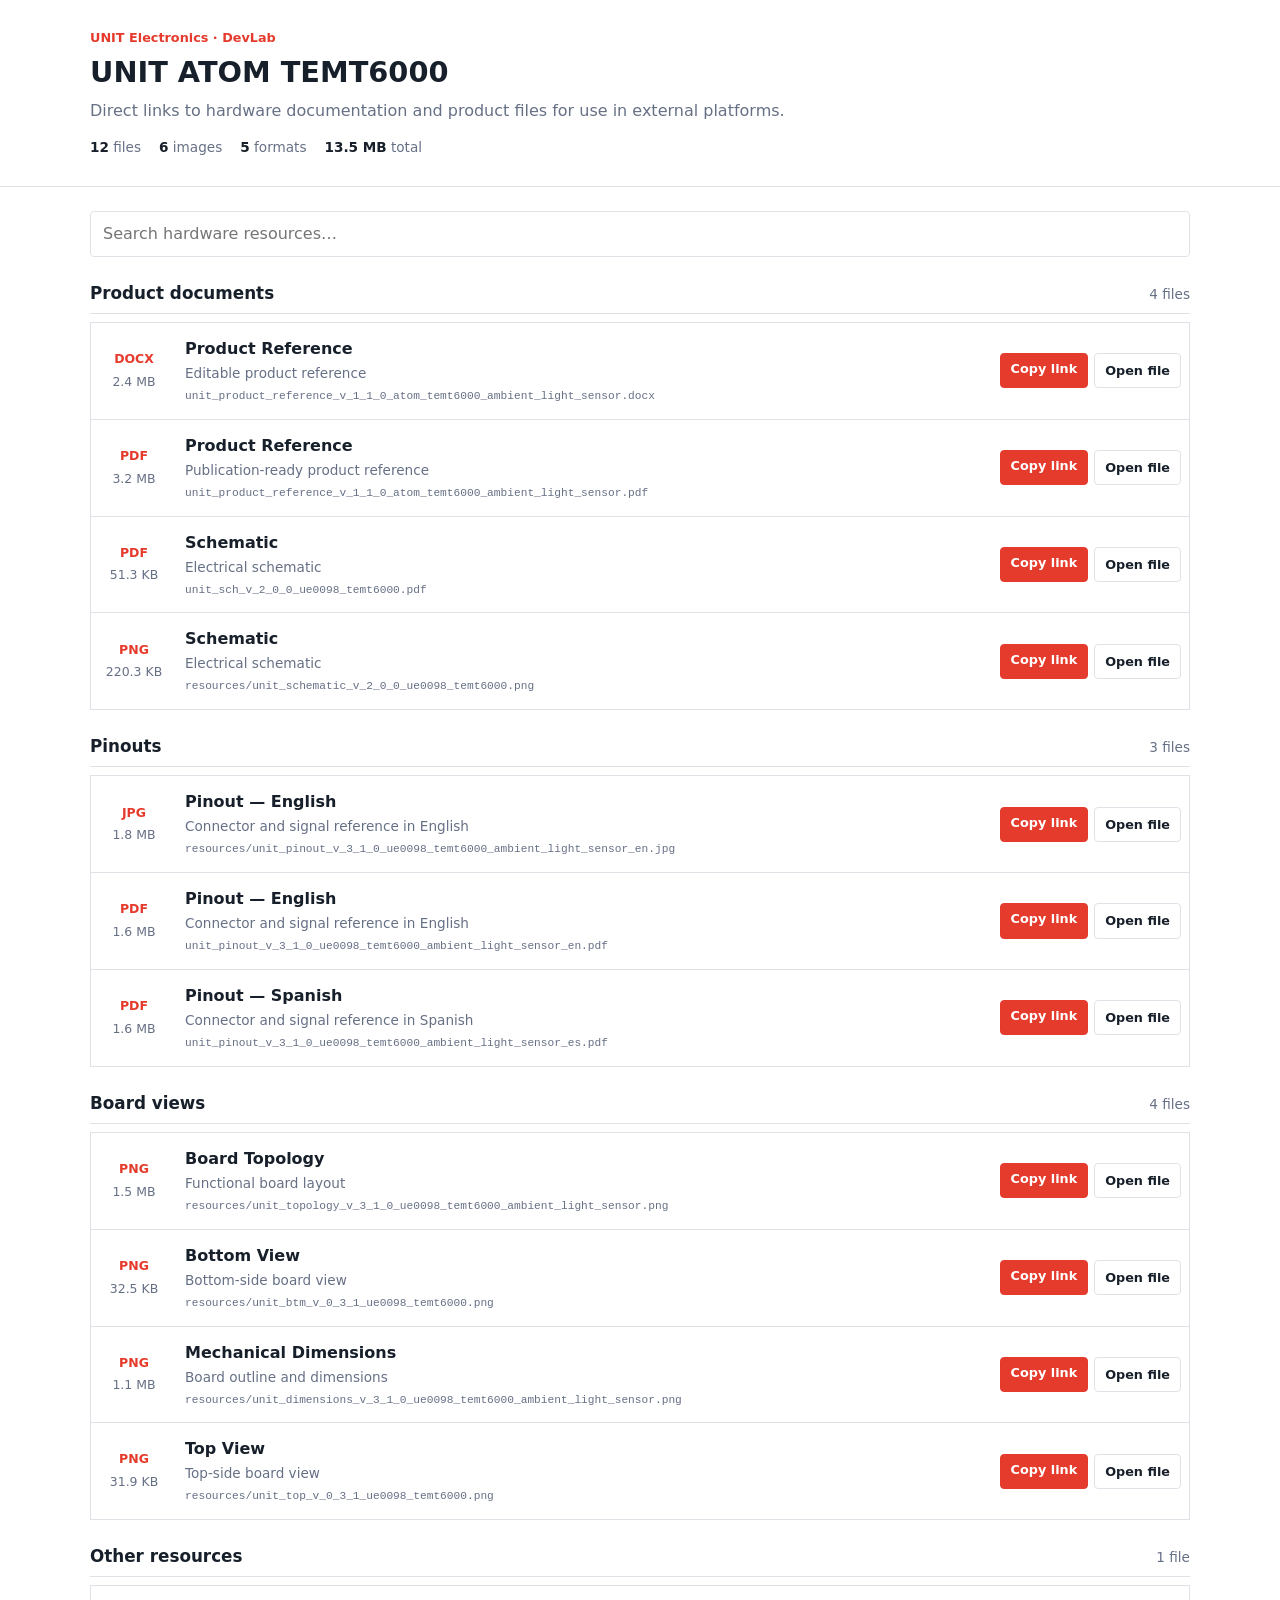
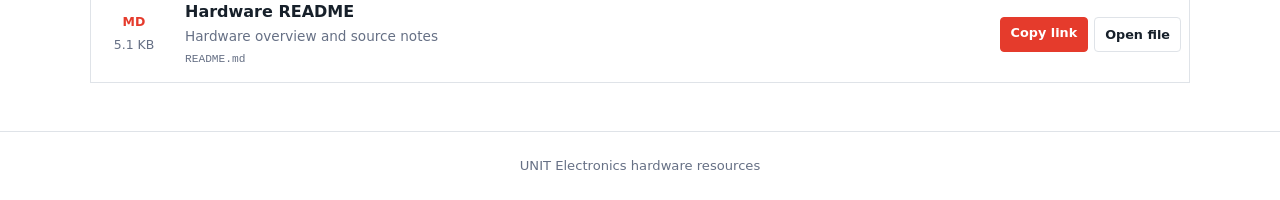
==== docs/hardware/index.html @ 7c25722f "Auto-update hardware documentation" ====
<!DOCTYPE html>
<html lang="en">
<head>
  <meta charset="UTF-8">
  <meta name="viewport" content="width=device-width, initial-scale=1.0">
  <meta name="description" content="UNIT ATOM TEMT6000 hardware documentation and downloads">
  <title>UNIT ATOM TEMT6000 | Hardware Resources</title>
  <style>
    :root {
      --ink: #17202a;
      --muted: #667085;
      --line: #dfe3e8;
      --brand: #e53b2c;
    }
    * { box-sizing: border-box; }
    body {
      margin: 0;
      color: var(--ink);
      font: 16px/1.5 Inter, ui-sans-serif, system-ui, -apple-system, sans-serif;
    }
    .site-header { border-bottom: 1px solid var(--line); }
    .header-content, main {
      width: min(1100px, calc(100% - 32px));
      margin: 0 auto;
    }
    .header-content { padding: 28px 0; }
    .eyebrow {
      margin: 0 0 4px;
      color: var(--brand);
      font-size: .8rem;
      font-weight: 700;
    }
    h1 { margin: 0; font-size: 1.8rem; }
    .subtitle { margin: 5px 0 0; color: var(--muted); }
    .summary {
      display: flex;
      flex-wrap: wrap;
      gap: 18px;
      margin-top: 14px;
      color: var(--muted);
      font-size: .85rem;
    }
    .summary strong { color: var(--ink); }
    main { padding: 24px 0 48px; }
    .toolbar { margin-bottom: 24px; }
    .search {
      width: 100%;
      padding: 10px 12px;
      border: 1px solid var(--line);
      border-radius: 4px;
      color: var(--ink);
      font: inherit;
    }
    .search:focus { outline: 2px solid #f6c4bf; border-color: var(--brand); }
    .resource-section { margin-top: 24px; }
    .section-heading {
      display: flex;
      align-items: baseline;
      justify-content: space-between;
      margin-bottom: 8px;
      border-bottom: 1px solid var(--line);
    }
    .section-heading h2 { margin: 0 0 7px; font-size: 1.05rem; }
    .section-heading span { color: var(--muted); font-size: .85rem; }
    .resource-list { border-top: 1px solid var(--line); }
    .resource-item {
      display: grid;
      grid-template-columns: 70px minmax(0, 1fr) auto;
      align-items: center;
      gap: 16px;
      padding: 14px 8px;
      border: 1px solid var(--line);
      border-top: 0;
    }
    .file-meta { display: grid; gap: 4px; text-align: center; }
    .file-type {
      color: var(--brand);
      font-size: .78rem;
    }
    .file-size { color: var(--muted); font-size: .78rem; }
    .resource-details { min-width: 0; }
    .resource-item h3 { margin: 0; font-size: 1rem; }
    .resource-item p {
      display: inline;
      margin: 0 8px 0 0;
      color: var(--muted);
      font-size: .85rem;
    }
    .resource-item code {
      display: block;
      overflow: hidden;
      margin-top: 3px;
      color: var(--muted);
      font-size: .7rem;
      text-overflow: ellipsis;
      white-space: nowrap;
    }
    .actions { display: flex; gap: 6px; }
    .button {
      display: inline-flex;
      justify-content: center;
      padding: 7px 10px;
      border: 1px solid var(--line);
      border-radius: 4px;
      color: var(--ink);
      background: #fff;
      cursor: pointer;
      text-decoration: none;
      font-size: .8rem;
      font-weight: 600;
      font-family: inherit;
    }
    .button:hover { border-color: #aeb4bd; }
    .button.primary { color: #fff; border-color: var(--brand); background: var(--brand); }
    .empty-state { display: none; padding: 32px 0; color: var(--muted); text-align: center; }
    footer { padding: 24px 16px; border-top: 1px solid var(--line); color: var(--muted); text-align: center; font-size: .82rem; }
    [hidden] { display: none !important; }
    .visually-hidden {
      position: absolute;
      width: 1px;
      height: 1px;
      padding: 0;
      margin: -1px;
      overflow: hidden;
      clip: rect(0, 0, 0, 0);
      white-space: nowrap;
      border: 0;
    }
    @media (max-width: 680px) {
      .resource-item { grid-template-columns: 52px minmax(0, 1fr); }
      .actions { grid-column: 1 / -1; padding-left: 68px; }
    }
  </style>
</head>
<body>
  <header class="site-header">
    <div class="header-content">
      <p class="eyebrow">UNIT Electronics · DevLab</p>
      <h1>UNIT ATOM TEMT6000</h1>
      <p class="subtitle">Direct links to hardware documentation and product files for use in external platforms.</p>
      <div class="summary" aria-label="Resource summary">
        <span><strong>12</strong> files</span>
        <span><strong>6</strong> images</span>
        <span><strong>5</strong> formats</span>
        <span><strong>13.5 MB</strong> total</span>
      </div>
    </div>
  </header>
  <main>
    <div class="toolbar">
      <label for="resource-search" class="visually-hidden">Search hardware resources</label>
      <input id="resource-search" class="search" type="search" placeholder="Search hardware resources…" autocomplete="off">
    </div>

      <section class="resource-section">
        <div class="section-heading">
          <h2>Product documents</h2>
          <span>4 files</span>
        </div>
        <div class="resource-list">
        <article class="resource-item" data-search="product reference unit_product_reference_v_1_1_0_atom_temt6000_ambient_light_sensor.docx editable product reference">
          <div class="file-meta">
            <strong class="file-type">DOCX</strong>
            <span class="file-size">2.4 MB</span>
          </div>
          <div class="resource-details">
            <h3>Product Reference</h3>
            <p>Editable product reference</p>
            <code title="unit_product_reference_v_1_1_0_atom_temt6000_ambient_light_sensor.docx">unit_product_reference_v_1_1_0_atom_temt6000_ambient_light_sensor.docx</code>
          </div>
          <div class="actions">
            <button class="button primary copy-link" type="button" data-url="unit_product_reference_v_1_1_0_atom_temt6000_ambient_light_sensor.docx">Copy link</button>
            <a class="button" href="unit_product_reference_v_1_1_0_atom_temt6000_ambient_light_sensor.docx" target="_blank" rel="noopener">Open file</a>
          </div>
        </article>

        <article class="resource-item" data-search="product reference unit_product_reference_v_1_1_0_atom_temt6000_ambient_light_sensor.pdf publication-ready product reference">
          <div class="file-meta">
            <strong class="file-type">PDF</strong>
            <span class="file-size">3.2 MB</span>
          </div>
          <div class="resource-details">
            <h3>Product Reference</h3>
            <p>Publication-ready product reference</p>
            <code title="unit_product_reference_v_1_1_0_atom_temt6000_ambient_light_sensor.pdf">unit_product_reference_v_1_1_0_atom_temt6000_ambient_light_sensor.pdf</code>
          </div>
          <div class="actions">
            <button class="button primary copy-link" type="button" data-url="unit_product_reference_v_1_1_0_atom_temt6000_ambient_light_sensor.pdf">Copy link</button>
            <a class="button" href="unit_product_reference_v_1_1_0_atom_temt6000_ambient_light_sensor.pdf" target="_blank" rel="noopener">Open file</a>
          </div>
        </article>

        <article class="resource-item" data-search="schematic unit_sch_v_2_0_0_ue0098_temt6000.pdf electrical schematic">
          <div class="file-meta">
            <strong class="file-type">PDF</strong>
            <span class="file-size">51.3 KB</span>
          </div>
          <div class="resource-details">
            <h3>Schematic</h3>
            <p>Electrical schematic</p>
            <code title="unit_sch_v_2_0_0_ue0098_temt6000.pdf">unit_sch_v_2_0_0_ue0098_temt6000.pdf</code>
          </div>
          <div class="actions">
            <button class="button primary copy-link" type="button" data-url="unit_sch_v_2_0_0_ue0098_temt6000.pdf">Copy link</button>
            <a class="button" href="unit_sch_v_2_0_0_ue0098_temt6000.pdf" target="_blank" rel="noopener">Open file</a>
          </div>
        </article>

        <article class="resource-item" data-search="schematic resources/unit_schematic_v_2_0_0_ue0098_temt6000.png electrical schematic">
          <div class="file-meta">
            <strong class="file-type">PNG</strong>
            <span class="file-size">220.3 KB</span>
          </div>
          <div class="resource-details">
            <h3>Schematic</h3>
            <p>Electrical schematic</p>
            <code title="resources/unit_schematic_v_2_0_0_ue0098_temt6000.png">resources/unit_schematic_v_2_0_0_ue0098_temt6000.png</code>
          </div>
          <div class="actions">
            <button class="button primary copy-link" type="button" data-url="resources/unit_schematic_v_2_0_0_ue0098_temt6000.png">Copy link</button>
            <a class="button" href="resources/unit_schematic_v_2_0_0_ue0098_temt6000.png" target="_blank" rel="noopener">Open file</a>
          </div>
        </article>
        </div>
      </section>
      <section class="resource-section">
        <div class="section-heading">
          <h2>Pinouts</h2>
          <span>3 files</span>
        </div>
        <div class="resource-list">
        <article class="resource-item" data-search="pinout — english resources/unit_pinout_v_3_1_0_ue0098_temt6000_ambient_light_sensor_en.jpg connector and signal reference in english">
          <div class="file-meta">
            <strong class="file-type">JPG</strong>
            <span class="file-size">1.8 MB</span>
          </div>
          <div class="resource-details">
            <h3>Pinout — English</h3>
            <p>Connector and signal reference in English</p>
            <code title="resources/unit_pinout_v_3_1_0_ue0098_temt6000_ambient_light_sensor_en.jpg">resources/unit_pinout_v_3_1_0_ue0098_temt6000_ambient_light_sensor_en.jpg</code>
          </div>
          <div class="actions">
            <button class="button primary copy-link" type="button" data-url="resources/unit_pinout_v_3_1_0_ue0098_temt6000_ambient_light_sensor_en.jpg">Copy link</button>
            <a class="button" href="resources/unit_pinout_v_3_1_0_ue0098_temt6000_ambient_light_sensor_en.jpg" target="_blank" rel="noopener">Open file</a>
          </div>
        </article>

        <article class="resource-item" data-search="pinout — english unit_pinout_v_3_1_0_ue0098_temt6000_ambient_light_sensor_en.pdf connector and signal reference in english">
          <div class="file-meta">
            <strong class="file-type">PDF</strong>
            <span class="file-size">1.6 MB</span>
          </div>
          <div class="resource-details">
            <h3>Pinout — English</h3>
            <p>Connector and signal reference in English</p>
            <code title="unit_pinout_v_3_1_0_ue0098_temt6000_ambient_light_sensor_en.pdf">unit_pinout_v_3_1_0_ue0098_temt6000_ambient_light_sensor_en.pdf</code>
          </div>
          <div class="actions">
            <button class="button primary copy-link" type="button" data-url="unit_pinout_v_3_1_0_ue0098_temt6000_ambient_light_sensor_en.pdf">Copy link</button>
            <a class="button" href="unit_pinout_v_3_1_0_ue0098_temt6000_ambient_light_sensor_en.pdf" target="_blank" rel="noopener">Open file</a>
          </div>
        </article>

        <article class="resource-item" data-search="pinout — spanish unit_pinout_v_3_1_0_ue0098_temt6000_ambient_light_sensor_es.pdf connector and signal reference in spanish">
          <div class="file-meta">
            <strong class="file-type">PDF</strong>
            <span class="file-size">1.6 MB</span>
          </div>
          <div class="resource-details">
            <h3>Pinout — Spanish</h3>
            <p>Connector and signal reference in Spanish</p>
            <code title="unit_pinout_v_3_1_0_ue0098_temt6000_ambient_light_sensor_es.pdf">unit_pinout_v_3_1_0_ue0098_temt6000_ambient_light_sensor_es.pdf</code>
          </div>
          <div class="actions">
            <button class="button primary copy-link" type="button" data-url="unit_pinout_v_3_1_0_ue0098_temt6000_ambient_light_sensor_es.pdf">Copy link</button>
            <a class="button" href="unit_pinout_v_3_1_0_ue0098_temt6000_ambient_light_sensor_es.pdf" target="_blank" rel="noopener">Open file</a>
          </div>
        </article>
        </div>
      </section>
      <section class="resource-section">
        <div class="section-heading">
          <h2>Board views</h2>
          <span>4 files</span>
        </div>
        <div class="resource-list">
        <article class="resource-item" data-search="board topology resources/unit_topology_v_3_1_0_ue0098_temt6000_ambient_light_sensor.png functional board layout">
          <div class="file-meta">
            <strong class="file-type">PNG</strong>
            <span class="file-size">1.5 MB</span>
          </div>
          <div class="resource-details">
            <h3>Board Topology</h3>
            <p>Functional board layout</p>
            <code title="resources/unit_topology_v_3_1_0_ue0098_temt6000_ambient_light_sensor.png">resources/unit_topology_v_3_1_0_ue0098_temt6000_ambient_light_sensor.png</code>
          </div>
          <div class="actions">
            <button class="button primary copy-link" type="button" data-url="resources/unit_topology_v_3_1_0_ue0098_temt6000_ambient_light_sensor.png">Copy link</button>
            <a class="button" href="resources/unit_topology_v_3_1_0_ue0098_temt6000_ambient_light_sensor.png" target="_blank" rel="noopener">Open file</a>
          </div>
        </article>

        <article class="resource-item" data-search="bottom view resources/unit_btm_v_0_3_1_ue0098_temt6000.png bottom-side board view">
          <div class="file-meta">
            <strong class="file-type">PNG</strong>
            <span class="file-size">32.5 KB</span>
          </div>
          <div class="resource-details">
            <h3>Bottom View</h3>
            <p>Bottom-side board view</p>
            <code title="resources/unit_btm_v_0_3_1_ue0098_temt6000.png">resources/unit_btm_v_0_3_1_ue0098_temt6000.png</code>
          </div>
          <div class="actions">
            <button class="button primary copy-link" type="button" data-url="resources/unit_btm_v_0_3_1_ue0098_temt6000.png">Copy link</button>
            <a class="button" href="resources/unit_btm_v_0_3_1_ue0098_temt6000.png" target="_blank" rel="noopener">Open file</a>
          </div>
        </article>

        <article class="resource-item" data-search="mechanical dimensions resources/unit_dimensions_v_3_1_0_ue0098_temt6000_ambient_light_sensor.png board outline and dimensions">
          <div class="file-meta">
            <strong class="file-type">PNG</strong>
            <span class="file-size">1.1 MB</span>
          </div>
          <div class="resource-details">
            <h3>Mechanical Dimensions</h3>
            <p>Board outline and dimensions</p>
            <code title="resources/unit_dimensions_v_3_1_0_ue0098_temt6000_ambient_light_sensor.png">resources/unit_dimensions_v_3_1_0_ue0098_temt6000_ambient_light_sensor.png</code>
          </div>
          <div class="actions">
            <button class="button primary copy-link" type="button" data-url="resources/unit_dimensions_v_3_1_0_ue0098_temt6000_ambient_light_sensor.png">Copy link</button>
            <a class="button" href="resources/unit_dimensions_v_3_1_0_ue0098_temt6000_ambient_light_sensor.png" target="_blank" rel="noopener">Open file</a>
          </div>
        </article>

        <article class="resource-item" data-search="top view resources/unit_top_v_0_3_1_ue0098_temt6000.png top-side board view">
          <div class="file-meta">
            <strong class="file-type">PNG</strong>
            <span class="file-size">31.9 KB</span>
          </div>
          <div class="resource-details">
            <h3>Top View</h3>
            <p>Top-side board view</p>
            <code title="resources/unit_top_v_0_3_1_ue0098_temt6000.png">resources/unit_top_v_0_3_1_ue0098_temt6000.png</code>
          </div>
          <div class="actions">
            <button class="button primary copy-link" type="button" data-url="resources/unit_top_v_0_3_1_ue0098_temt6000.png">Copy link</button>
            <a class="button" href="resources/unit_top_v_0_3_1_ue0098_temt6000.png" target="_blank" rel="noopener">Open file</a>
          </div>
        </article>
        </div>
      </section>
      <section class="resource-section">
        <div class="section-heading">
          <h2>Other resources</h2>
          <span>1 file</span>
        </div>
        <div class="resource-list">
        <article class="resource-item" data-search="hardware readme readme.md hardware overview and source notes">
          <div class="file-meta">
            <strong class="file-type">MD</strong>
            <span class="file-size">5.1 KB</span>
          </div>
          <div class="resource-details">
            <h3>Hardware README</h3>
            <p>Hardware overview and source notes</p>
            <code title="README.md">README.md</code>
          </div>
          <div class="actions">
            <button class="button primary copy-link" type="button" data-url="README.md">Copy link</button>
            <a class="button" href="README.md" target="_blank" rel="noopener">Open file</a>
          </div>
        </article>
        </div>
      </section>
    <p id="empty-state" class="empty-state">No resources match your search.</p>
  </main>
  <footer>UNIT Electronics hardware resources</footer>
  <script>
    const search = document.getElementById('resource-search');
    const sections = [...document.querySelectorAll('.resource-section')];
    const emptyState = document.getElementById('empty-state');
    const copyText = async (text) => {
      try {
        await navigator.clipboard.writeText(text);
      } catch (error) {
        const input = document.createElement('textarea');
        input.value = text;
        input.style.position = 'fixed';
        input.style.opacity = '0';
        document.body.appendChild(input);
        input.select();
        document.execCommand('copy');
        input.remove();
      }
    };
    document.querySelectorAll('.copy-link').forEach((button) => {
      button.addEventListener('click', async () => {
        const absoluteUrl = new URL(button.dataset.url, document.baseURI).href;
        await copyText(absoluteUrl);
        const originalLabel = button.textContent;
        button.textContent = 'Copied';
        setTimeout(() => { button.textContent = originalLabel; }, 1600);
      });
    });
    search.addEventListener('input', () => {
      const query = search.value.trim().toLowerCase();
      let visibleCards = 0;
      sections.forEach((section) => {
        let sectionCards = 0;
        section.querySelectorAll('.resource-item').forEach((card) => {
          const match = card.dataset.search.includes(query);
          card.hidden = !match;
          sectionCards += Number(match);
        });
        section.hidden = sectionCards === 0;
        visibleCards += sectionCards;
      });
      emptyState.style.display = visibleCards ? 'none' : 'block';
    });
  </script>
</body>
</html>
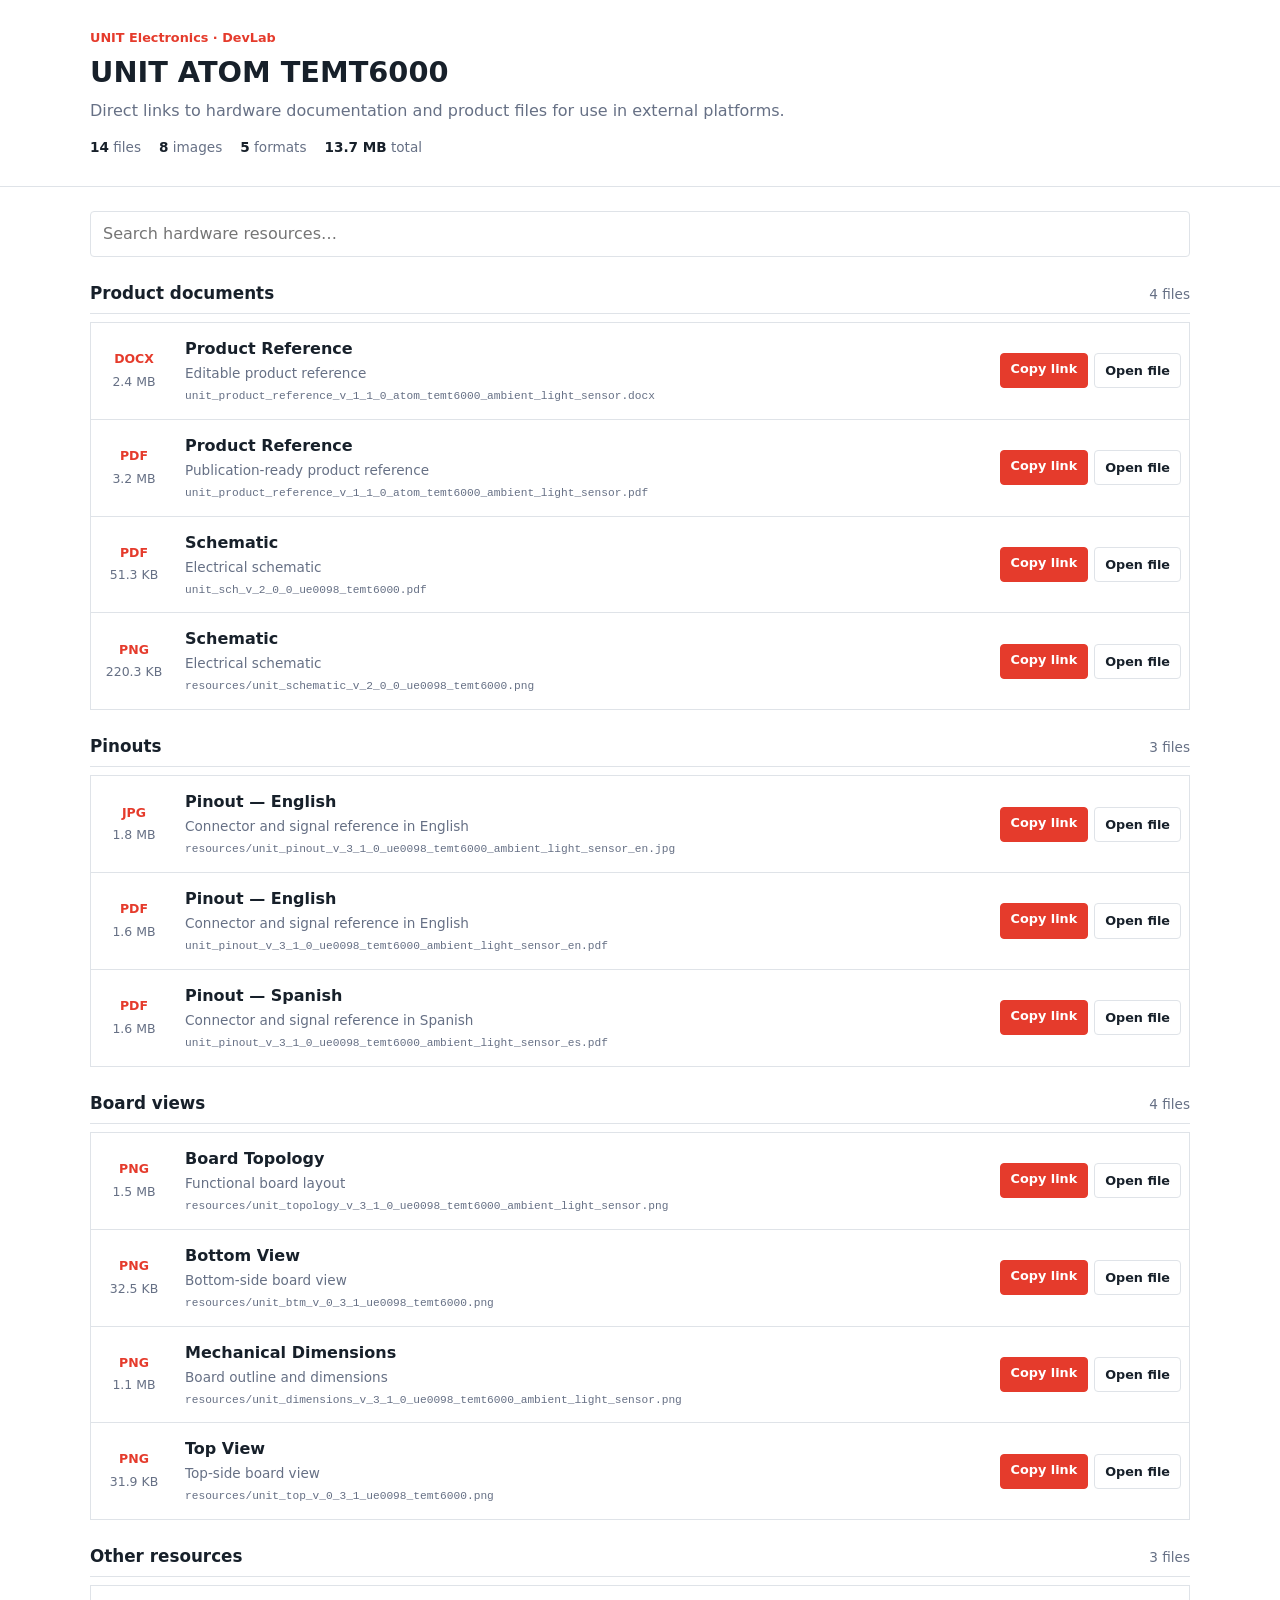
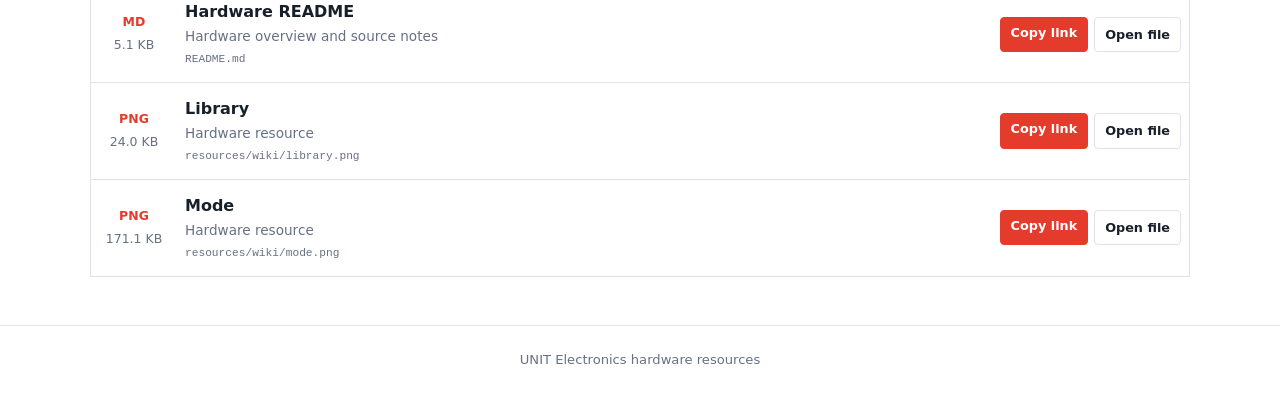
==== commit 89b7bd6a: "Auto-update hardware documentation" ====
--- a/docs/hardware/index.html
+++ b/docs/hardware/index.html
@@ -139,10 +139,10 @@
       <h1>UNIT ATOM TEMT6000</h1>
       <p class="subtitle">Direct links to hardware documentation and product files for use in external platforms.</p>
       <div class="summary" aria-label="Resource summary">
-        <span><strong>12</strong> files</span>
-        <span><strong>6</strong> images</span>
+        <span><strong>14</strong> files</span>
+        <span><strong>8</strong> images</span>
         <span><strong>5</strong> formats</span>
-        <span><strong>13.5 MB</strong> total</span>
+        <span><strong>13.7 MB</strong> total</span>
       </div>
     </div>
   </header>
@@ -352,7 +352,7 @@
       <section class="resource-section">
         <div class="section-heading">
           <h2>Other resources</h2>
-          <span>1 file</span>
+          <span>3 files</span>
         </div>
         <div class="resource-list">
         <article class="resource-item" data-search="hardware readme readme.md hardware overview and source notes">
@@ -368,6 +368,38 @@
           <div class="actions">
             <button class="button primary copy-link" type="button" data-url="README.md">Copy link</button>
             <a class="button" href="README.md" target="_blank" rel="noopener">Open file</a>
+          </div>
+        </article>
+
+        <article class="resource-item" data-search="library resources/wiki/library.png hardware resource">
+          <div class="file-meta">
+            <strong class="file-type">PNG</strong>
+            <span class="file-size">24.0 KB</span>
+          </div>
+          <div class="resource-details">
+            <h3>Library</h3>
+            <p>Hardware resource</p>
+            <code title="resources/wiki/library.png">resources/wiki/library.png</code>
+          </div>
+          <div class="actions">
+            <button class="button primary copy-link" type="button" data-url="resources/wiki/library.png">Copy link</button>
+            <a class="button" href="resources/wiki/library.png" target="_blank" rel="noopener">Open file</a>
+          </div>
+        </article>
+
+        <article class="resource-item" data-search="mode resources/wiki/mode.png hardware resource">
+          <div class="file-meta">
+            <strong class="file-type">PNG</strong>
+            <span class="file-size">171.1 KB</span>
+          </div>
+          <div class="resource-details">
+            <h3>Mode</h3>
+            <p>Hardware resource</p>
+            <code title="resources/wiki/mode.png">resources/wiki/mode.png</code>
+          </div>
+          <div class="actions">
+            <button class="button primary copy-link" type="button" data-url="resources/wiki/mode.png">Copy link</button>
+            <a class="button" href="resources/wiki/mode.png" target="_blank" rel="noopener">Open file</a>
           </div>
         </article>
         </div>
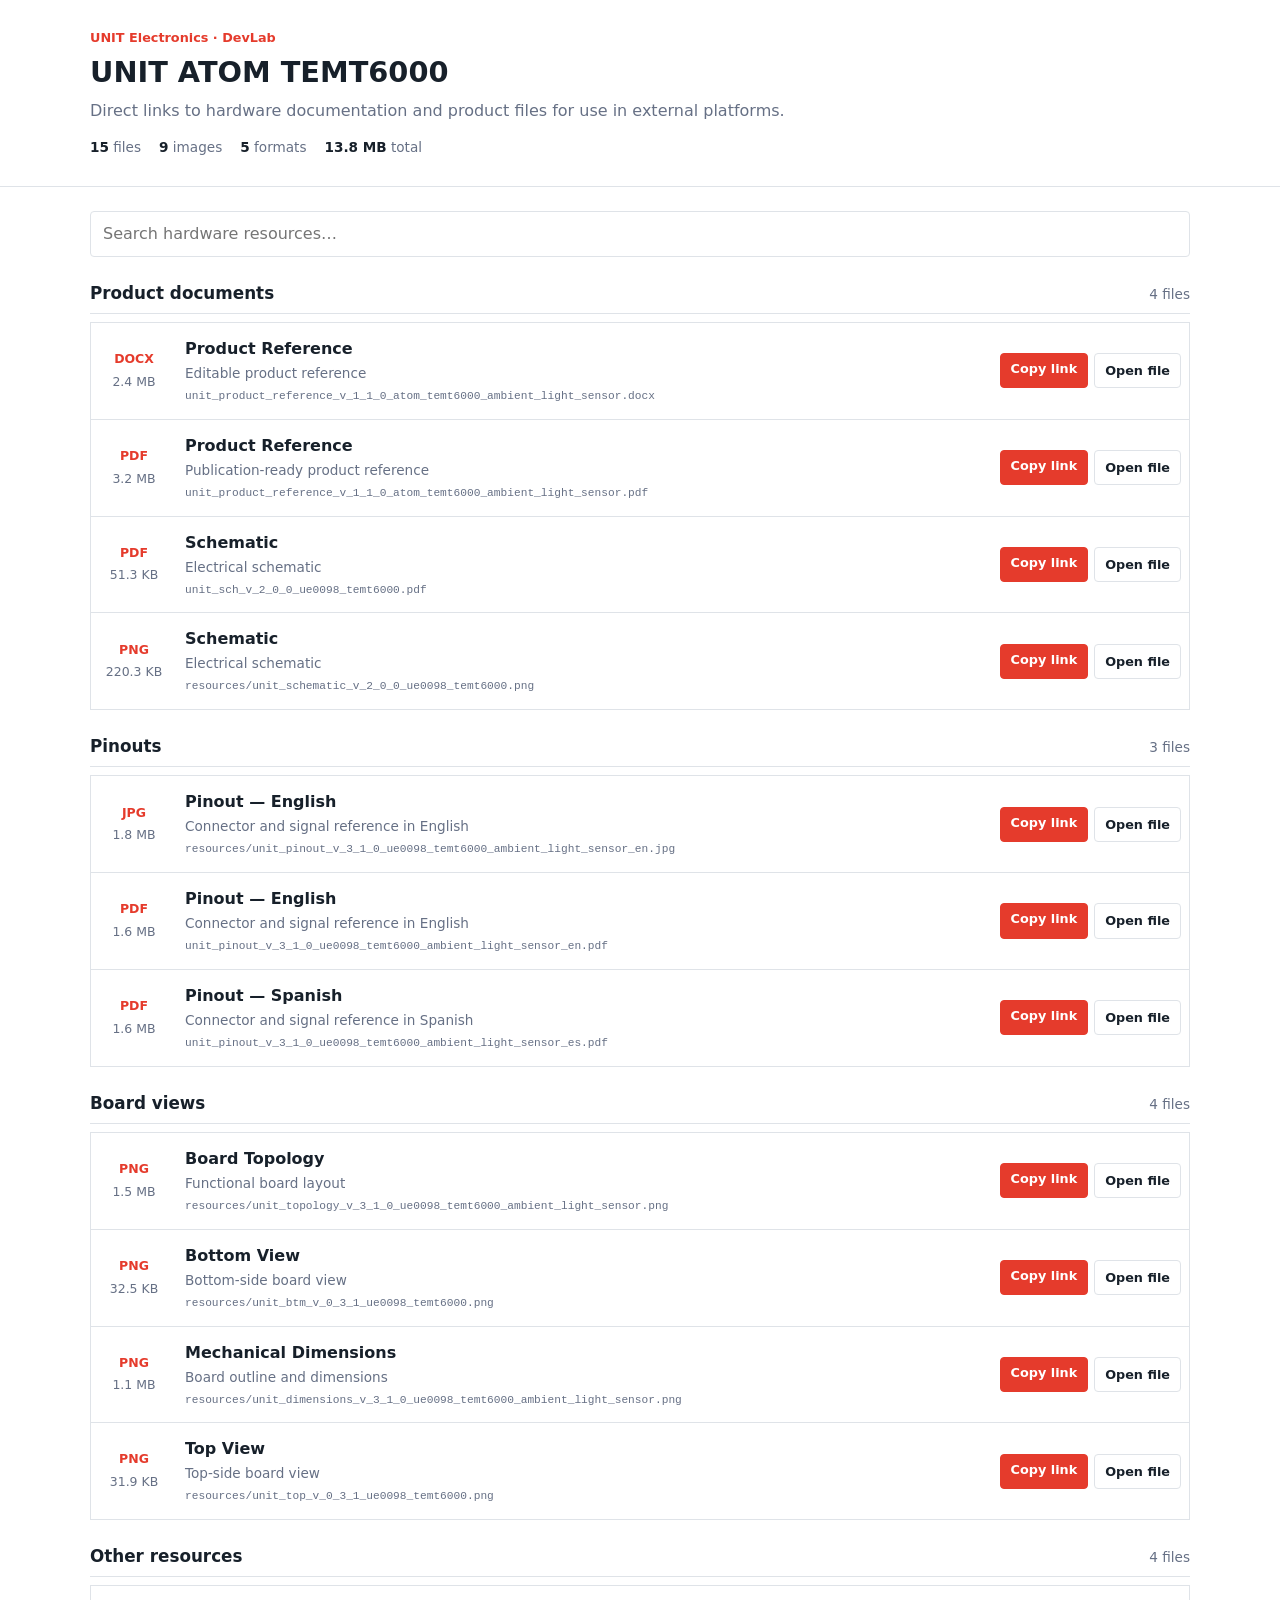
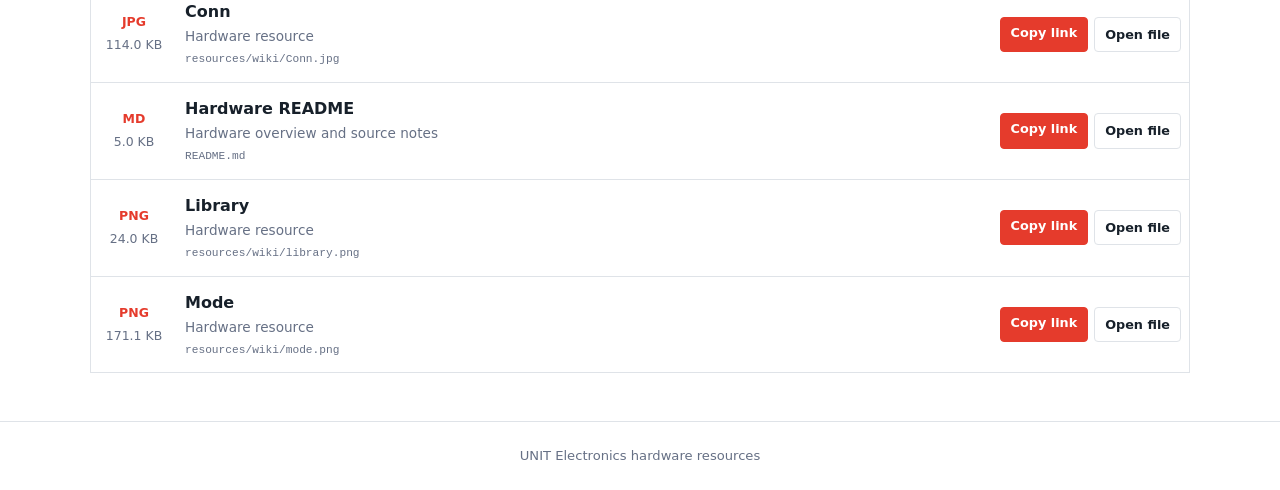
==== commit 5cf3dbd8: "Auto-update hardware documentation" ====
--- a/docs/hardware/index.html
+++ b/docs/hardware/index.html
@@ -139,10 +139,10 @@
       <h1>UNIT ATOM TEMT6000</h1>
       <p class="subtitle">Direct links to hardware documentation and product files for use in external platforms.</p>
       <div class="summary" aria-label="Resource summary">
-        <span><strong>14</strong> files</span>
-        <span><strong>8</strong> images</span>
+        <span><strong>15</strong> files</span>
+        <span><strong>9</strong> images</span>
         <span><strong>5</strong> formats</span>
-        <span><strong>13.7 MB</strong> total</span>
+        <span><strong>13.8 MB</strong> total</span>
       </div>
     </div>
   </header>
@@ -352,13 +352,29 @@
       <section class="resource-section">
         <div class="section-heading">
           <h2>Other resources</h2>
-          <span>3 files</span>
+          <span>4 files</span>
         </div>
         <div class="resource-list">
+        <article class="resource-item" data-search="conn resources/wiki/conn.jpg hardware resource">
+          <div class="file-meta">
+            <strong class="file-type">JPG</strong>
+            <span class="file-size">114.0 KB</span>
+          </div>
+          <div class="resource-details">
+            <h3>Conn</h3>
+            <p>Hardware resource</p>
+            <code title="resources/wiki/Conn.jpg">resources/wiki/Conn.jpg</code>
+          </div>
+          <div class="actions">
+            <button class="button primary copy-link" type="button" data-url="resources/wiki/Conn.jpg">Copy link</button>
+            <a class="button" href="resources/wiki/Conn.jpg" target="_blank" rel="noopener">Open file</a>
+          </div>
+        </article>
+
         <article class="resource-item" data-search="hardware readme readme.md hardware overview and source notes">
           <div class="file-meta">
             <strong class="file-type">MD</strong>
-            <span class="file-size">5.1 KB</span>
+            <span class="file-size">5.0 KB</span>
           </div>
           <div class="resource-details">
             <h3>Hardware README</h3>
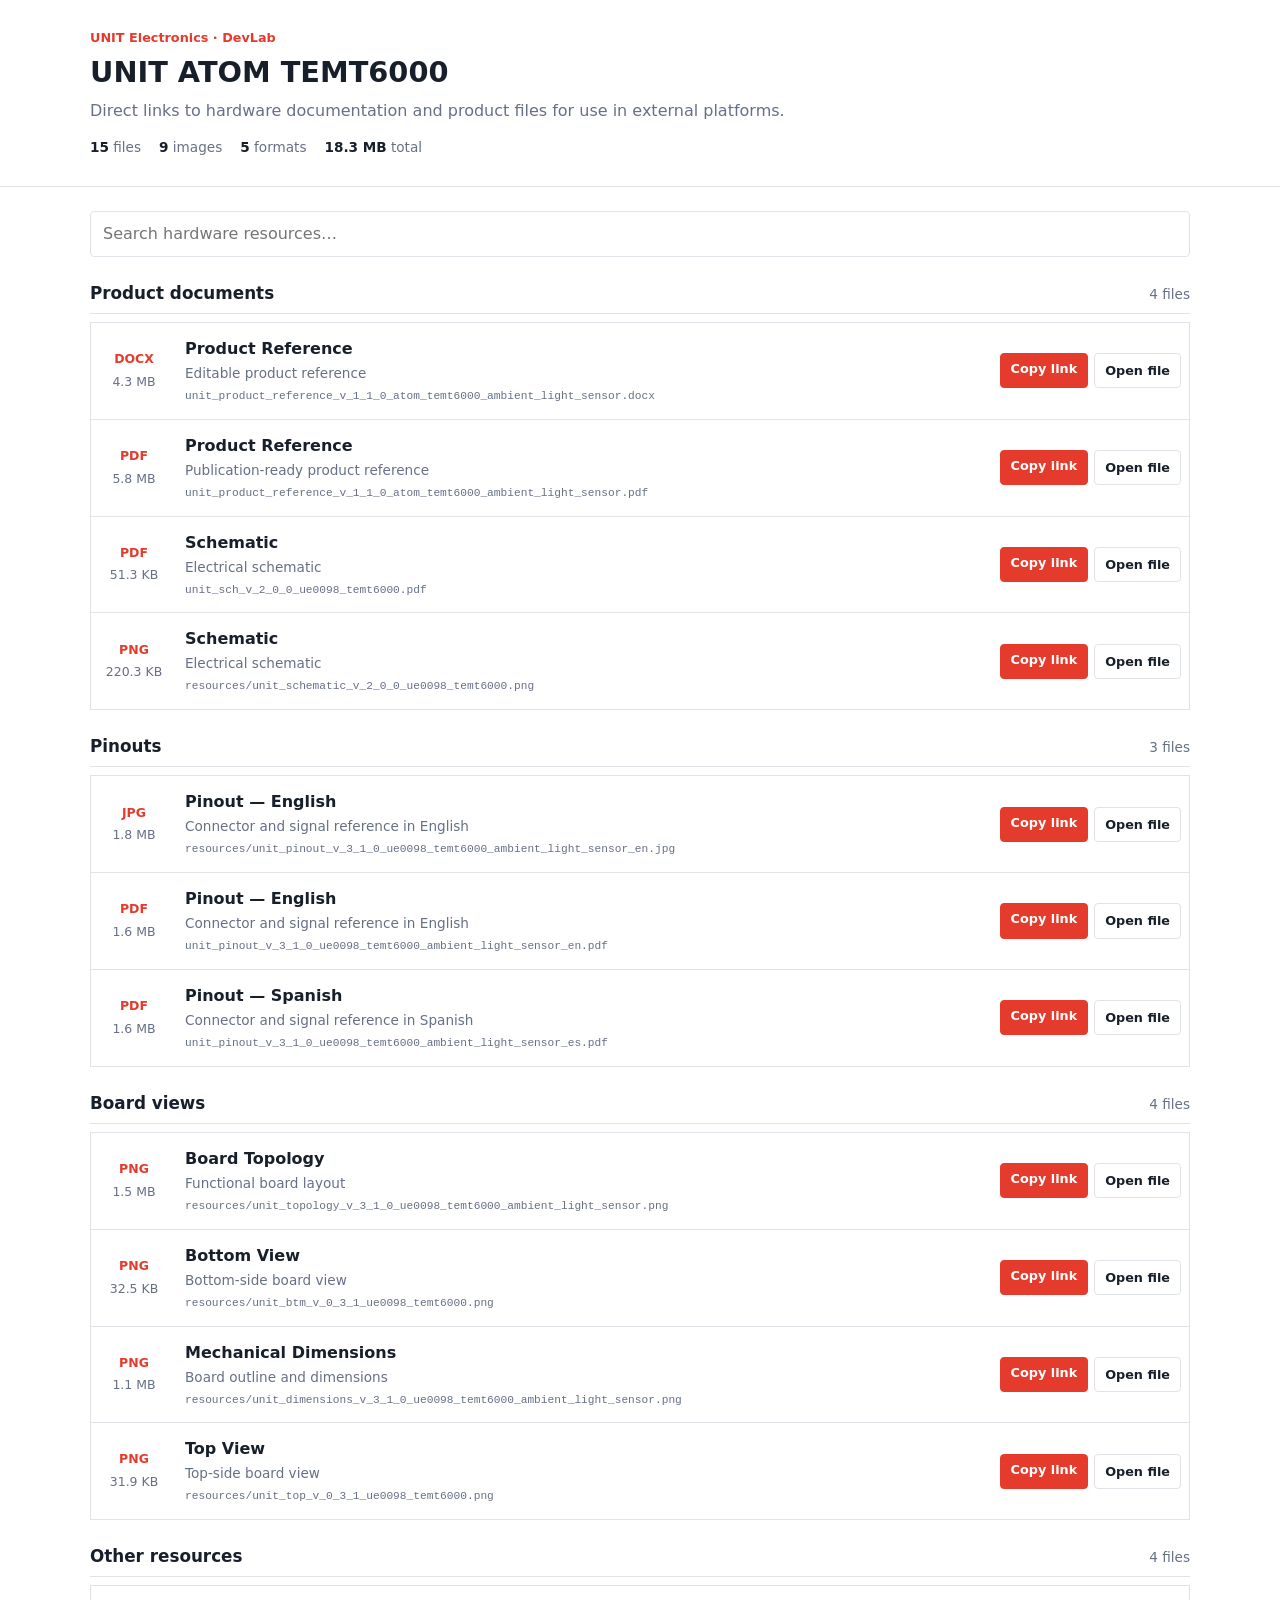
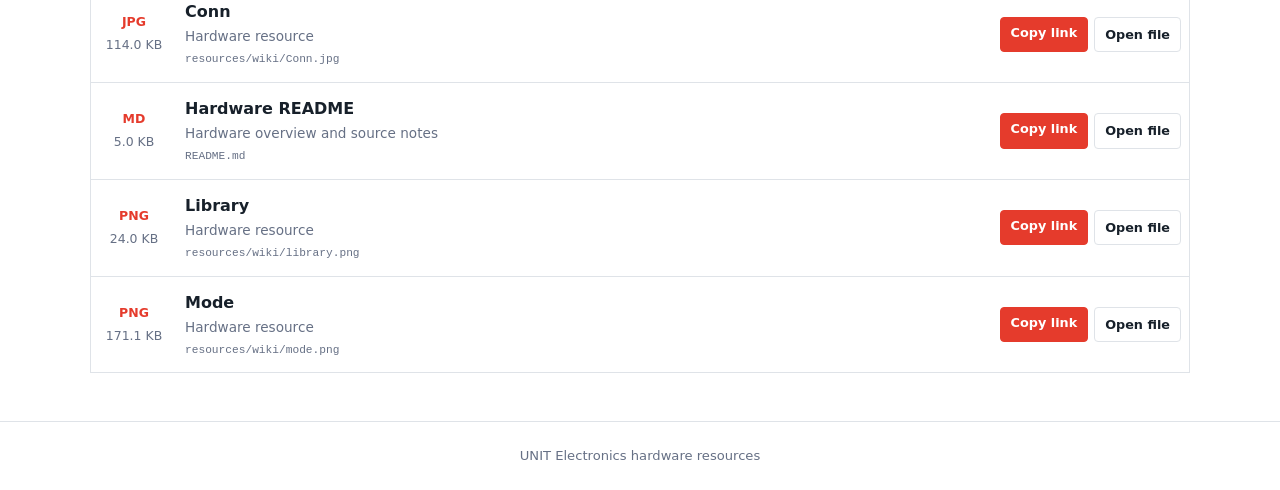
==== commit e8a56f86: "Auto-update hardware documentation" ====
--- a/docs/hardware/index.html
+++ b/docs/hardware/index.html
@@ -142,7 +142,7 @@
         <span><strong>15</strong> files</span>
         <span><strong>9</strong> images</span>
         <span><strong>5</strong> formats</span>
-        <span><strong>13.8 MB</strong> total</span>
+        <span><strong>18.3 MB</strong> total</span>
       </div>
     </div>
   </header>
@@ -161,7 +161,7 @@
         <article class="resource-item" data-search="product reference unit_product_reference_v_1_1_0_atom_temt6000_ambient_light_sensor.docx editable product reference">
           <div class="file-meta">
             <strong class="file-type">DOCX</strong>
-            <span class="file-size">2.4 MB</span>
+            <span class="file-size">4.3 MB</span>
           </div>
           <div class="resource-details">
             <h3>Product Reference</h3>
@@ -177,7 +177,7 @@
         <article class="resource-item" data-search="product reference unit_product_reference_v_1_1_0_atom_temt6000_ambient_light_sensor.pdf publication-ready product reference">
           <div class="file-meta">
             <strong class="file-type">PDF</strong>
-            <span class="file-size">3.2 MB</span>
+            <span class="file-size">5.8 MB</span>
           </div>
           <div class="resource-details">
             <h3>Product Reference</h3>
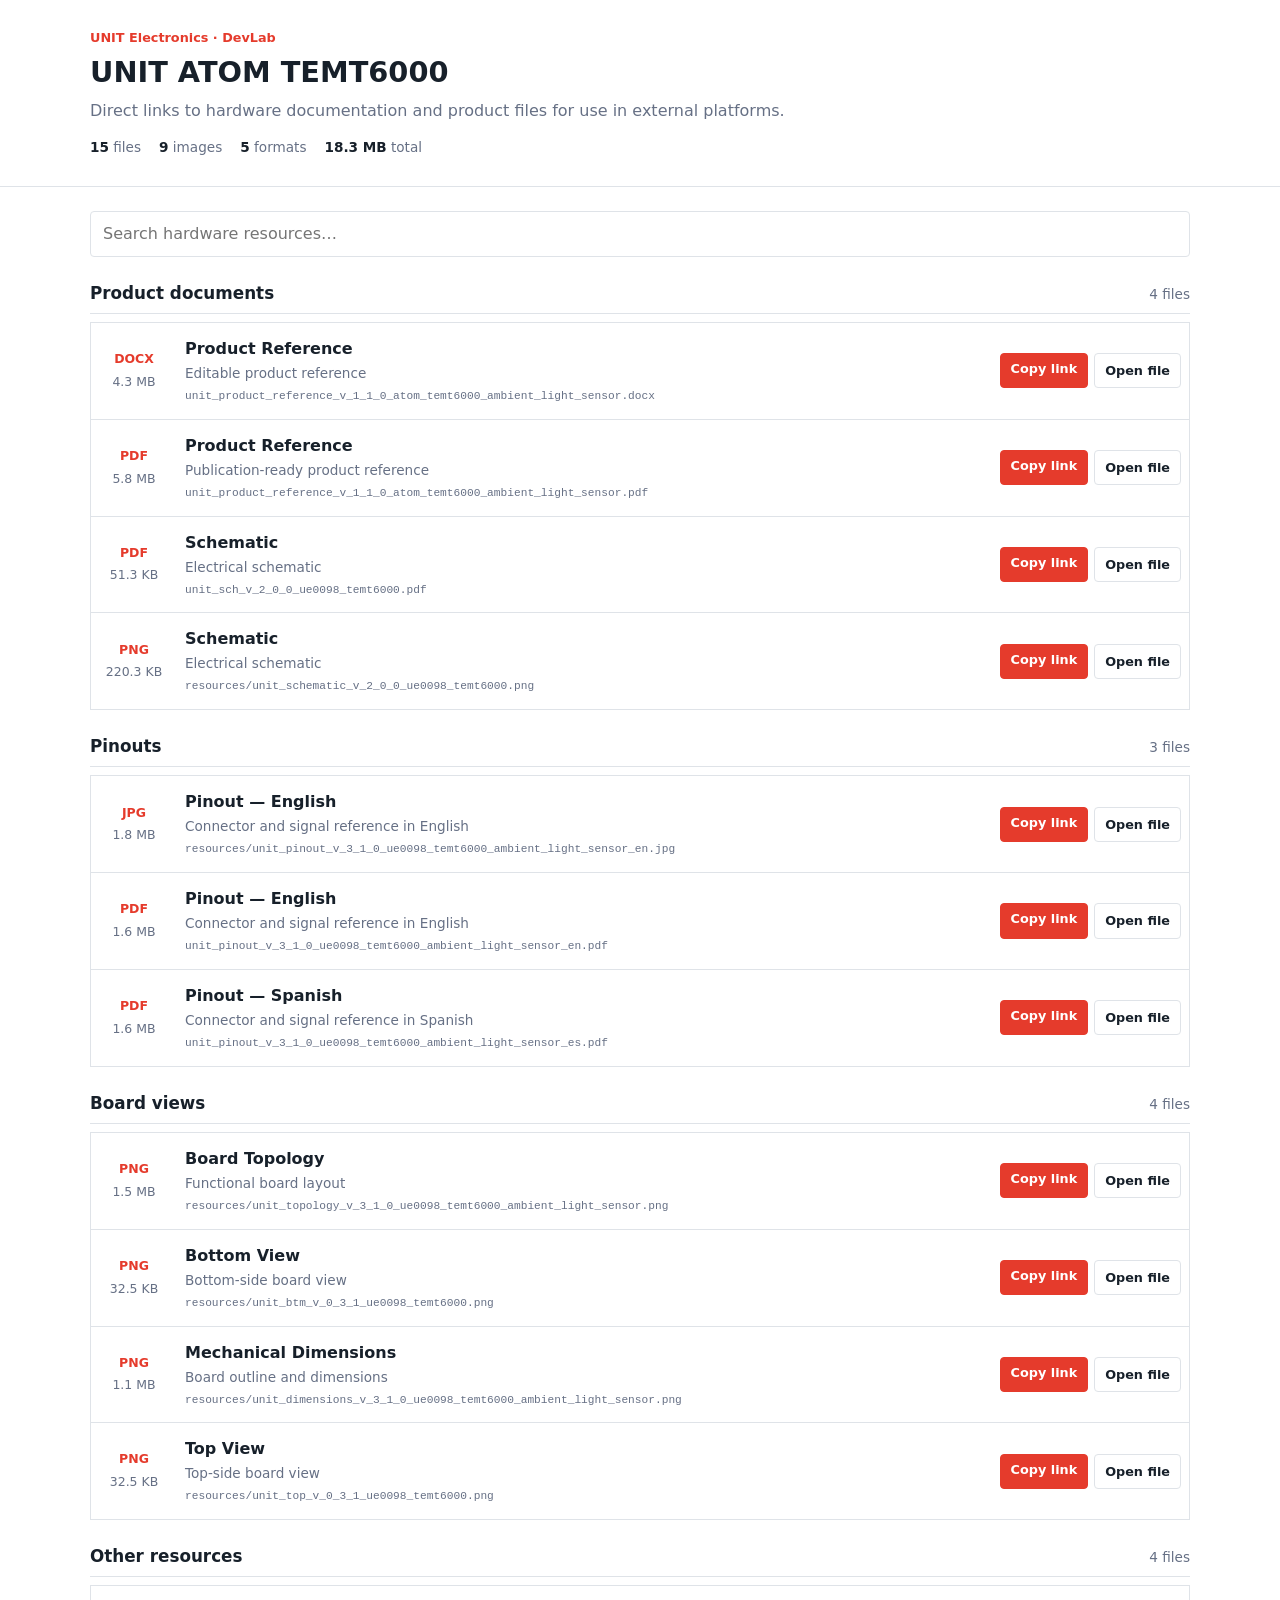
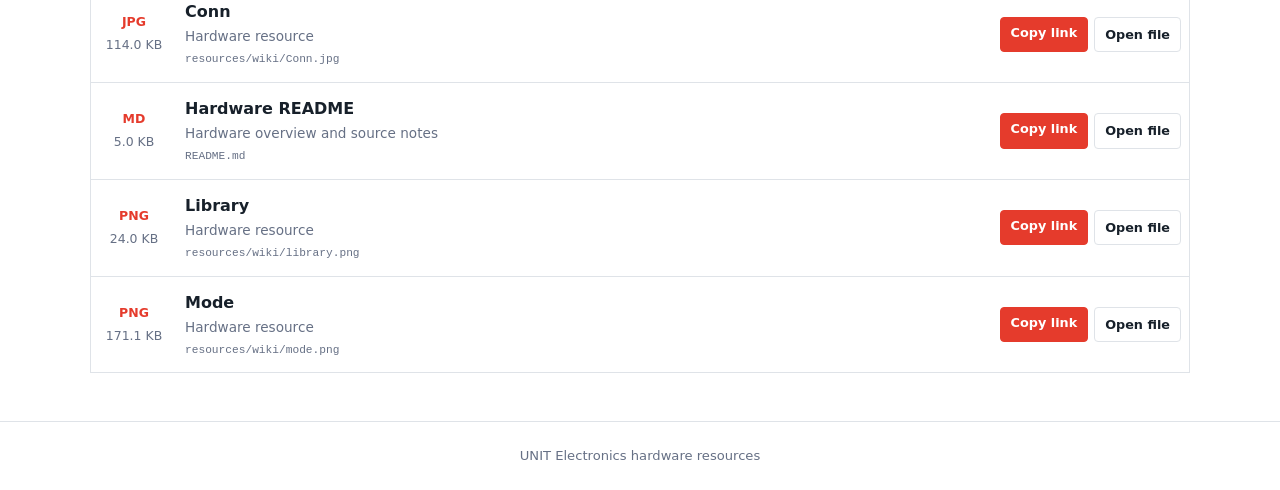
==== commit c3624789: "Auto-update hardware documentation" ====
--- a/docs/hardware/index.html
+++ b/docs/hardware/index.html
@@ -335,7 +335,7 @@
         <article class="resource-item" data-search="top view resources/unit_top_v_0_3_1_ue0098_temt6000.png top-side board view">
           <div class="file-meta">
             <strong class="file-type">PNG</strong>
-            <span class="file-size">31.9 KB</span>
+            <span class="file-size">32.5 KB</span>
           </div>
           <div class="resource-details">
             <h3>Top View</h3>
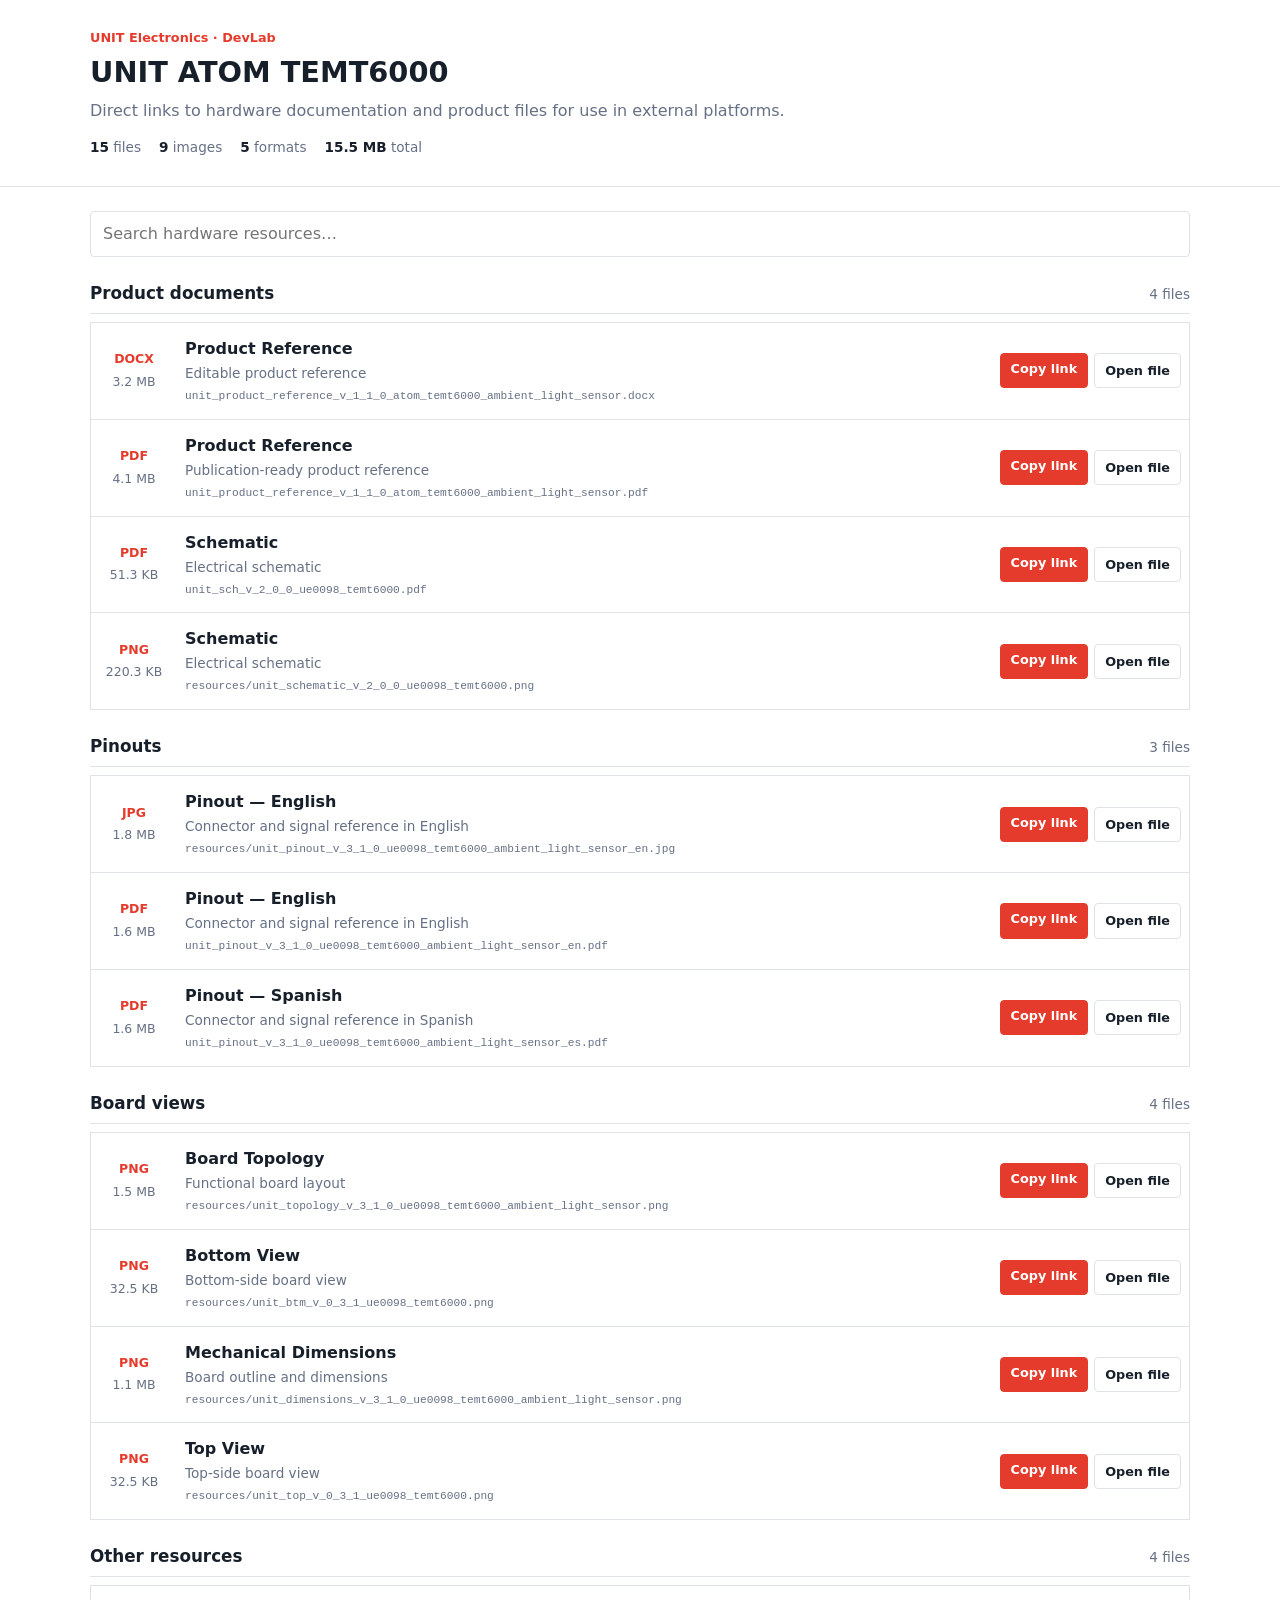
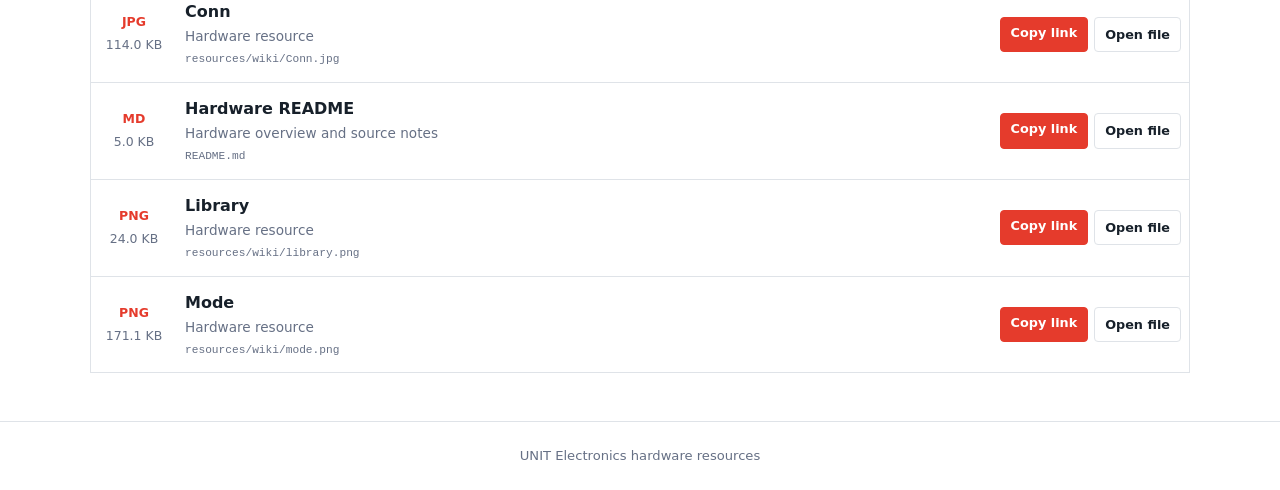
==== commit 61fdab79: "Auto-update hardware documentation" ====
--- a/docs/hardware/index.html
+++ b/docs/hardware/index.html
@@ -142,7 +142,7 @@
         <span><strong>15</strong> files</span>
         <span><strong>9</strong> images</span>
         <span><strong>5</strong> formats</span>
-        <span><strong>18.3 MB</strong> total</span>
+        <span><strong>15.5 MB</strong> total</span>
       </div>
     </div>
   </header>
@@ -161,7 +161,7 @@
         <article class="resource-item" data-search="product reference unit_product_reference_v_1_1_0_atom_temt6000_ambient_light_sensor.docx editable product reference">
           <div class="file-meta">
             <strong class="file-type">DOCX</strong>
-            <span class="file-size">4.3 MB</span>
+            <span class="file-size">3.2 MB</span>
           </div>
           <div class="resource-details">
             <h3>Product Reference</h3>
@@ -177,7 +177,7 @@
         <article class="resource-item" data-search="product reference unit_product_reference_v_1_1_0_atom_temt6000_ambient_light_sensor.pdf publication-ready product reference">
           <div class="file-meta">
             <strong class="file-type">PDF</strong>
-            <span class="file-size">5.8 MB</span>
+            <span class="file-size">4.1 MB</span>
           </div>
           <div class="resource-details">
             <h3>Product Reference</h3>
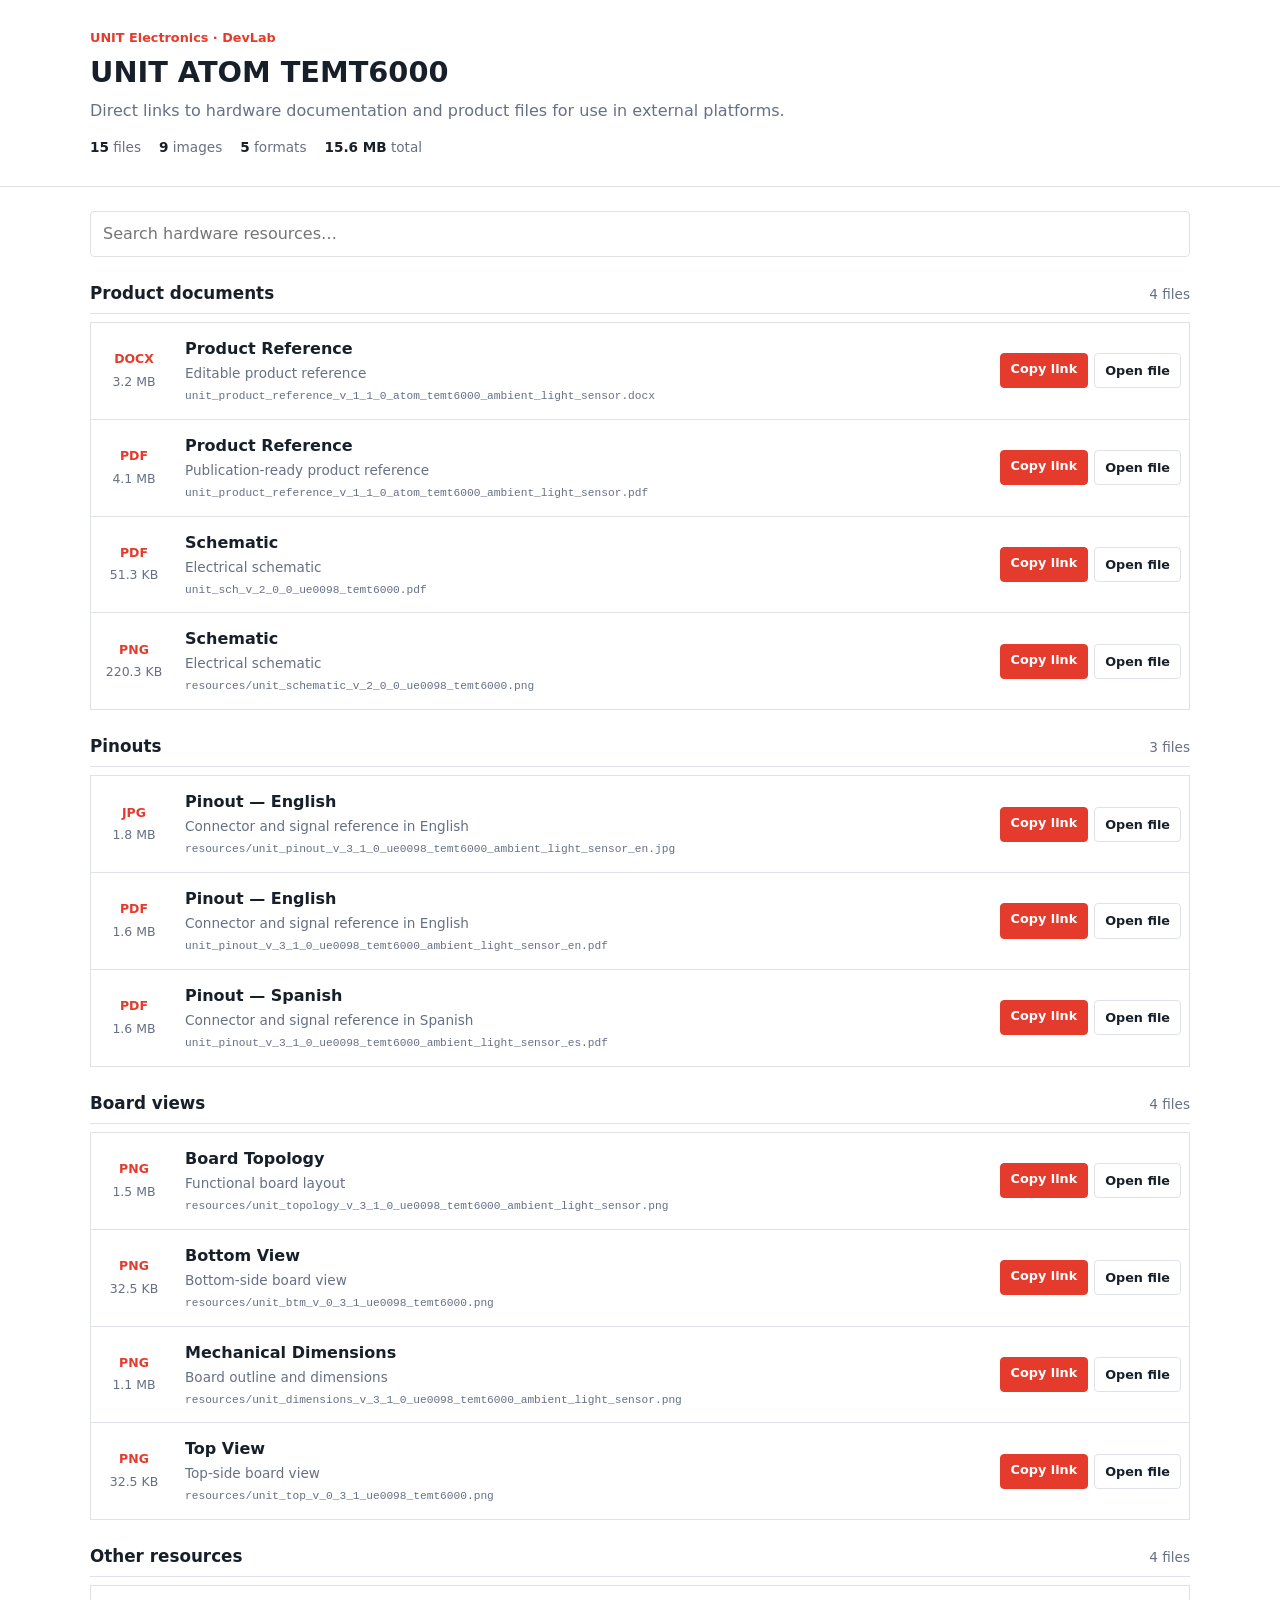
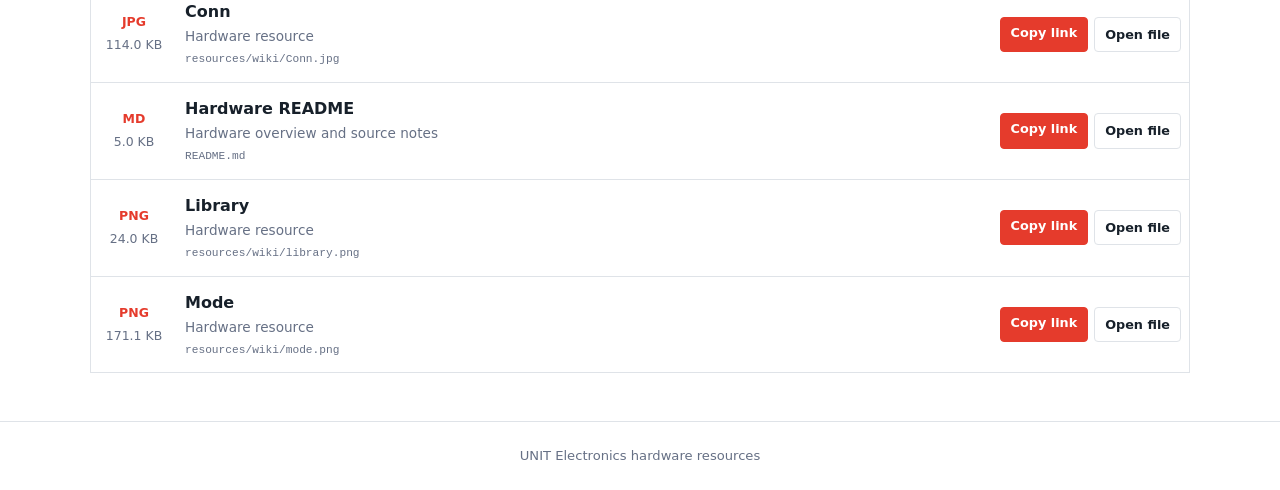
==== commit 5f1bae85: "Auto-update hardware documentation" ====
--- a/docs/hardware/index.html
+++ b/docs/hardware/index.html
@@ -142,7 +142,7 @@
         <span><strong>15</strong> files</span>
         <span><strong>9</strong> images</span>
         <span><strong>5</strong> formats</span>
-        <span><strong>15.5 MB</strong> total</span>
+        <span><strong>15.6 MB</strong> total</span>
       </div>
     </div>
   </header>
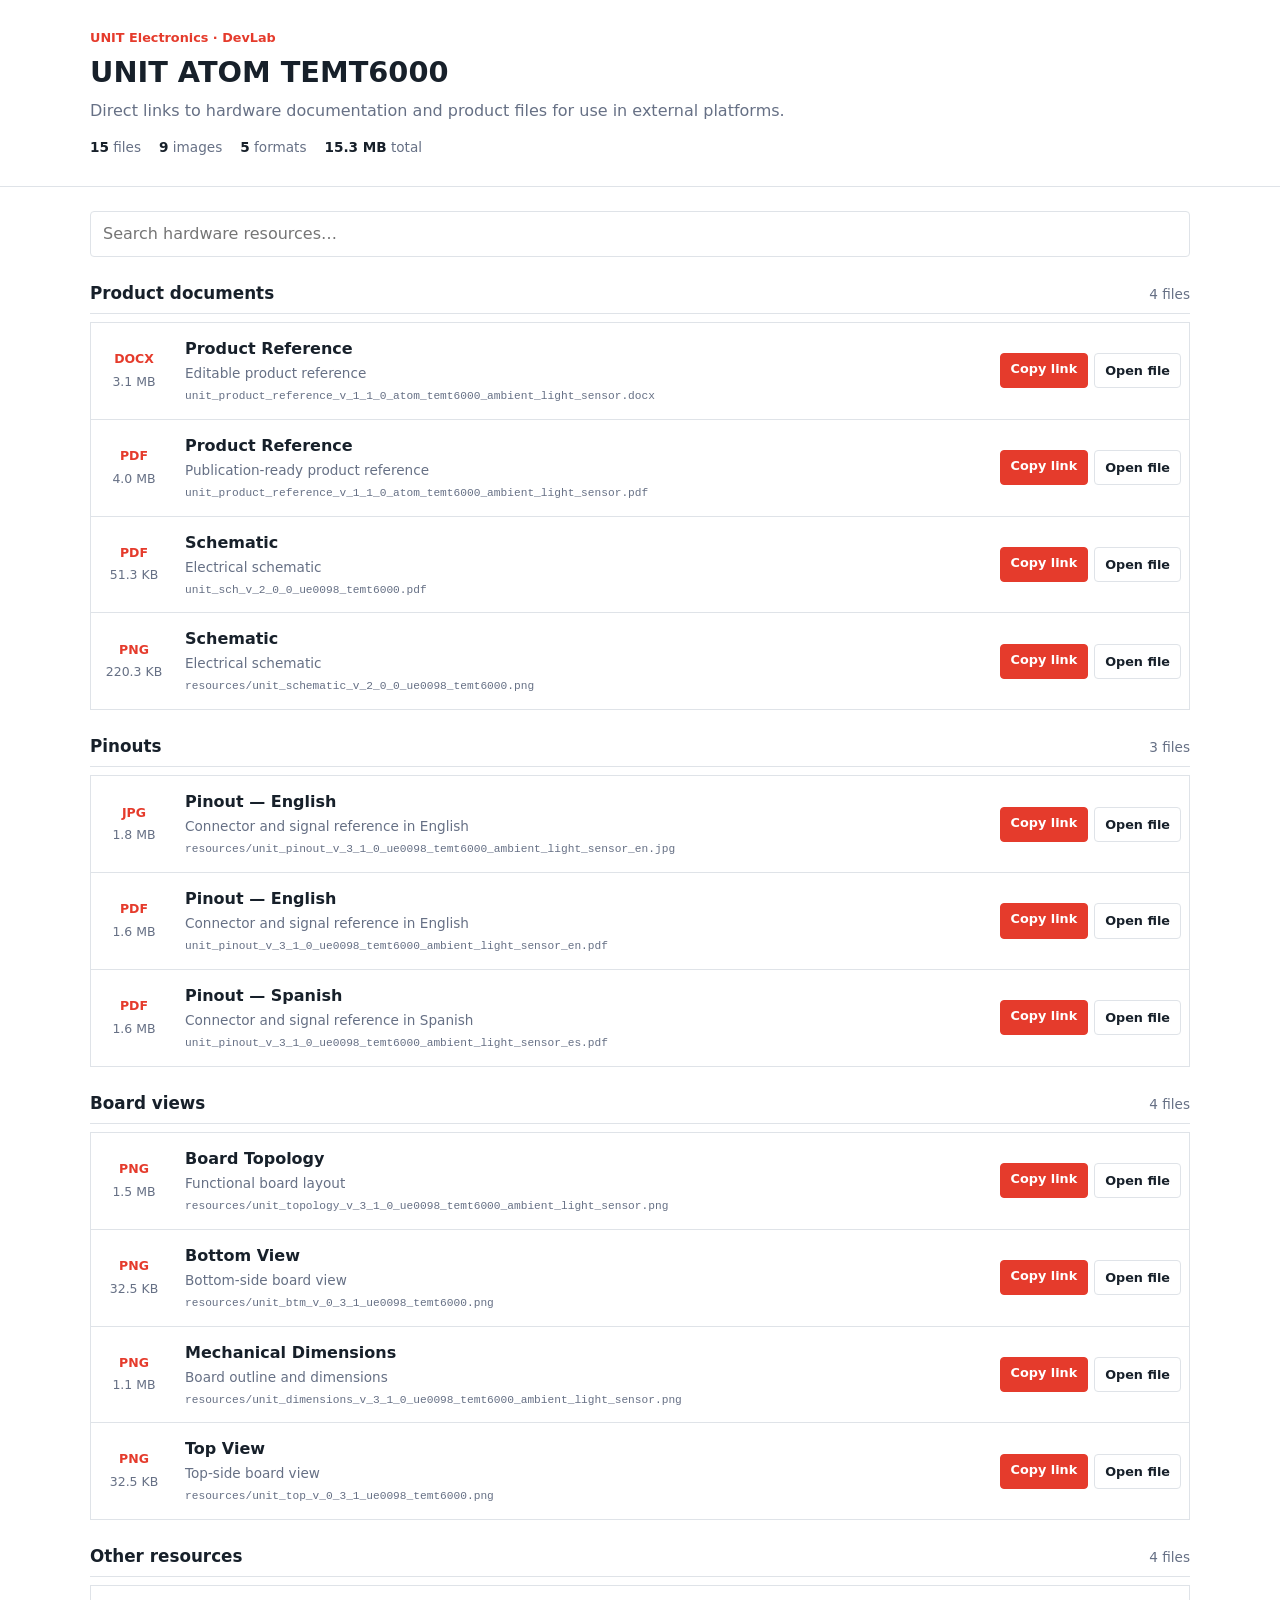
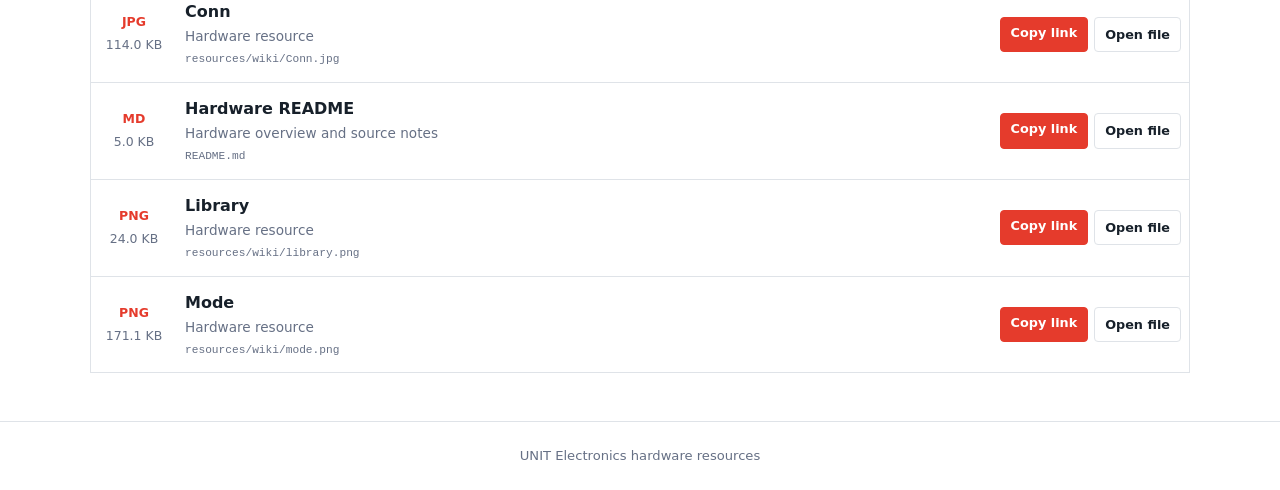
==== commit 03f4ea87: "Auto-update hardware documentation" ====
--- a/docs/hardware/index.html
+++ b/docs/hardware/index.html
@@ -142,7 +142,7 @@
         <span><strong>15</strong> files</span>
         <span><strong>9</strong> images</span>
         <span><strong>5</strong> formats</span>
-        <span><strong>15.6 MB</strong> total</span>
+        <span><strong>15.3 MB</strong> total</span>
       </div>
     </div>
   </header>
@@ -161,7 +161,7 @@
         <article class="resource-item" data-search="product reference unit_product_reference_v_1_1_0_atom_temt6000_ambient_light_sensor.docx editable product reference">
           <div class="file-meta">
             <strong class="file-type">DOCX</strong>
-            <span class="file-size">3.2 MB</span>
+            <span class="file-size">3.1 MB</span>
           </div>
           <div class="resource-details">
             <h3>Product Reference</h3>
@@ -177,7 +177,7 @@
         <article class="resource-item" data-search="product reference unit_product_reference_v_1_1_0_atom_temt6000_ambient_light_sensor.pdf publication-ready product reference">
           <div class="file-meta">
             <strong class="file-type">PDF</strong>
-            <span class="file-size">4.1 MB</span>
+            <span class="file-size">4.0 MB</span>
           </div>
           <div class="resource-details">
             <h3>Product Reference</h3>
